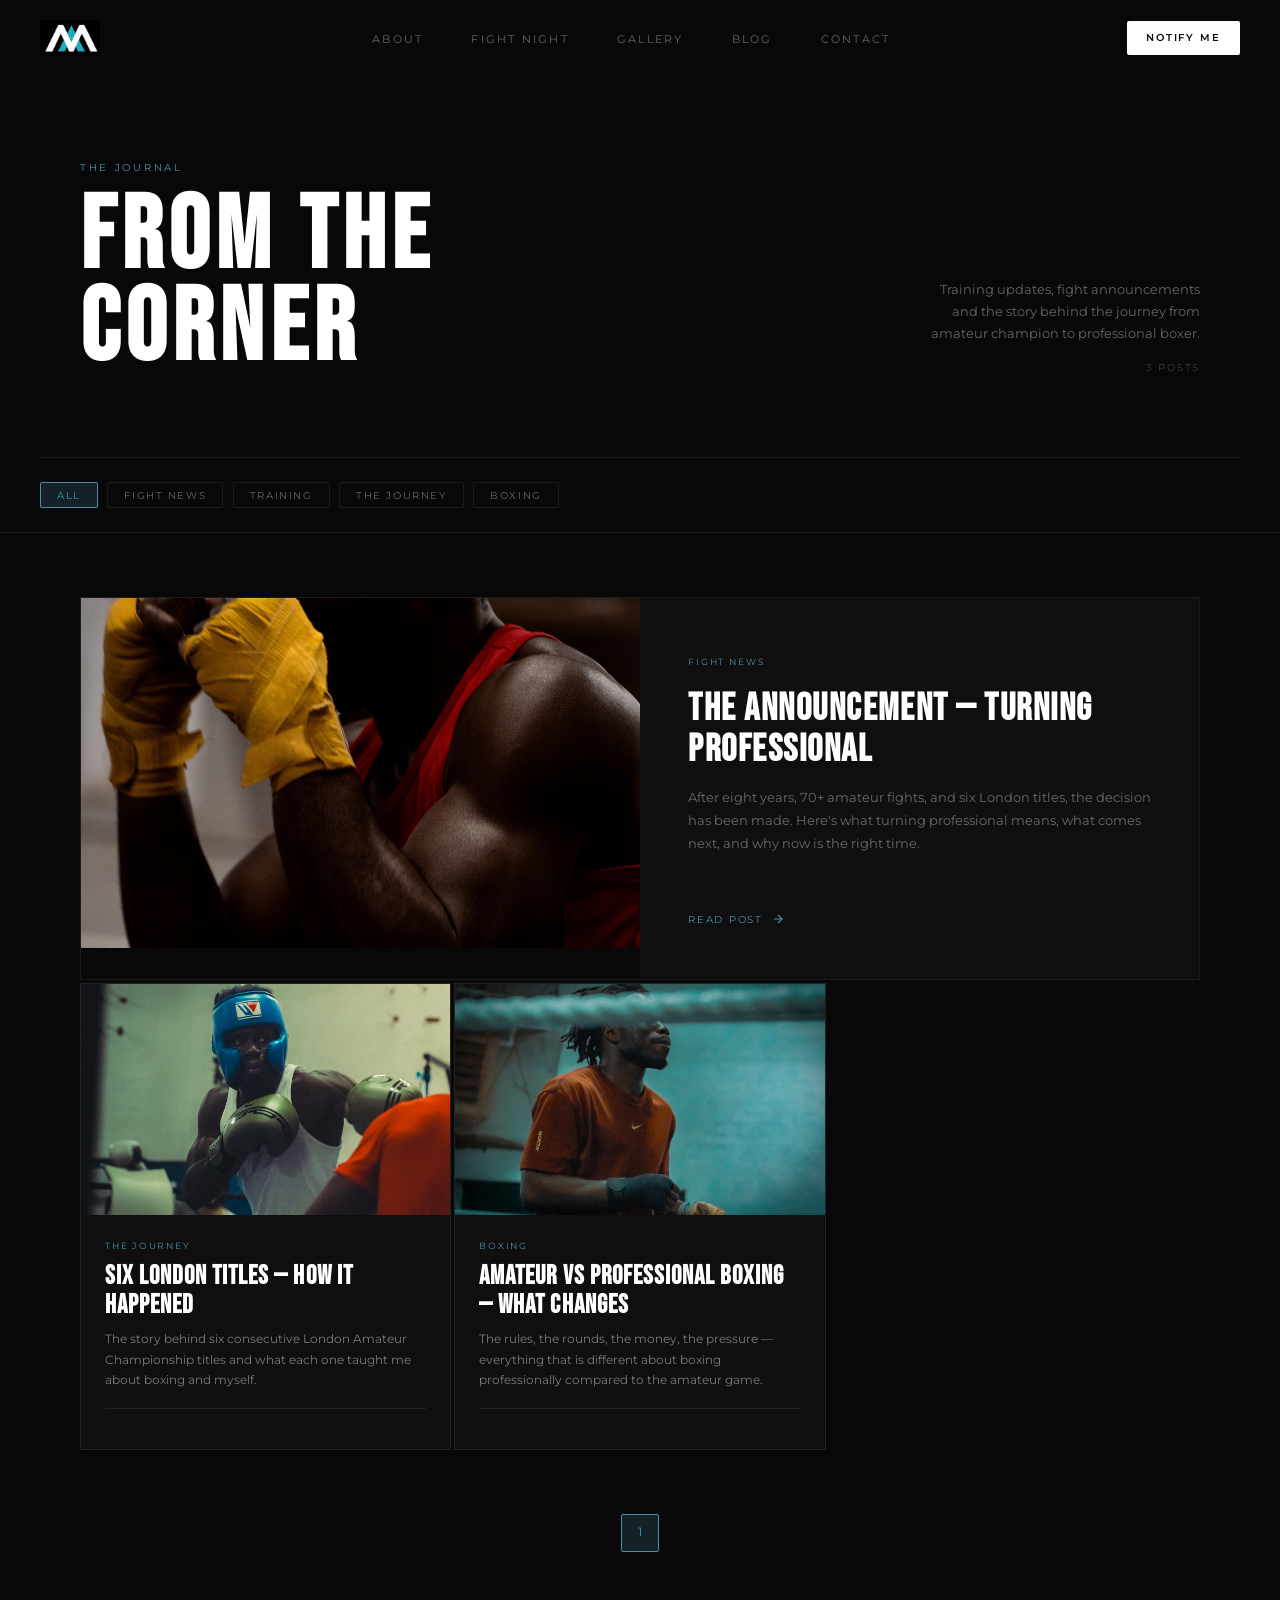
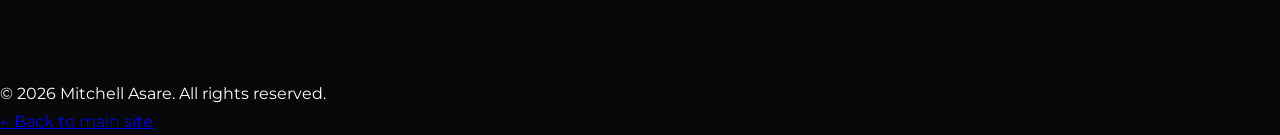
==== blog.html @ 0d9cd14b "." ====
<!DOCTYPE html>
<html lang="en">
<head>
  <meta charset="UTF-8" />
  <meta name="viewport" content="width=device-width, initial-scale=1.0" />

  <!-- ── SEO meta tags ──────────────────────────────────────────── -->
  <title>Mitchell Asare — Blog | Training, Fight Updates & Boxing News</title>
  <meta name="description" content="Follow the professional boxing journey of Mitchell Asare — 6x London Amateur Champion. Training updates, fight announcements, and behind the scenes." />
  <meta name="keywords" content="Mitchell Asare, London boxer, professional boxer, boxing blog, amateur champion, pro debut" />
  <meta name="author" content="Mitchell Asare" />

  <!-- Open Graph (for social sharing) -->
  <meta property="og:title" content="Mitchell Asare — Boxing Blog" />
  <meta property="og:description" content="Follow the professional boxing journey of Mitchell Asare — 6x London Amateur Champion turning professional." />
  <meta property="og:type" content="website" />
  <!-- <meta property="og:url" content="https://yoursite.com/blog.html" /> -->
  <!-- <meta property="og:image" content="./assets/images/og-image.jpg" /> -->

  <!-- <link rel="canonical" href="https://yoursite.com/blog.html" /> -->

  <link rel="preconnect" href="https://fonts.googleapis.com" />
  <link rel="preconnect" href="https://fonts.gstatic.com" crossorigin />
  <link href="https://fonts.googleapis.com/css2?family=Bebas+Neue&family=Montserrat:wght@300;400;500;600&display=swap" rel="stylesheet" />
   <link href="styles/root.css" rel="stylesheet" />
   <link href="styles/blog.css" rel="stylesheet" />
   <link href="styles/nav.css" rel="stylesheet" />



</head>
<body>

  <!-- ─── Nav ─────────────────────────────────────────────────── -->
    <nav id="nav">
    <a href="#hero" class="nav-logo">
      <img src="logo.jpg" alt="Logo with the initials M and A" height="36" onerror="this.style.display='none'; this.nextElementSibling.style.display='block';" />
      <span class="nav-logo-fallback">Mitchell asare</span>
    </a>

    <!-- Desktop nav links -->
    <ul class="nav-links">
      <li><a href="index.html#about">About</a></li>
      <li><a href="index.html#fight">Fight night</a></li>
      <li><a href="index.html#gallery">Gallery</a></li>
      <li><a href="blog.html" class="active">Blog</a></li>
      <li><a href="index.html#contact">Contact</a></li>
    </ul>

    <a href="index.html#fight" class="nav-ticket" id="nav-ticket-btn">Notify me</a>

    <!-- CS-style toggle (mobile only) -->
    <button class="cs-toggle" id="cs-toggle" aria-label="Open menu" aria-expanded="false" aria-controls="cs-ul-wrapper" aria-haspopup="menu">
      <span class="cs-box" aria-hidden="true">
        <span class="cs-line cs-line1"></span>
        <span class="cs-line cs-line2"></span>
        <span class="cs-line cs-line3"></span>
      </span>
    </button>

    <!-- Full screen mobile menu -->
    <div class="cs-ul-wrapper" id="cs-ul-wrapper">
      <ul class="cs-ul">
        <li class="cs-li"><a href="index.html#about"   class="cs-li-link">About</a></li>
        <li class="cs-li"><a href="index.html#fight"   class="cs-li-link">Fight night</a></li>
        <li class="cs-li"><a href="index.html#gallery" class="cs-li-link">Gallery</a></li>
        <li class="cs-li"><a href="blog.html"          class="cs-li-link">Blog</a></li>
        <li class="cs-li"><a href="index.html#contact" class="cs-li-link">Contact</a></li>
      </ul>
      <div class="cs-menu-footer">
        <a href="index.html#fight" class="cs-menu-notify" id="menu-notify-btn">Notify me</a>
        <div class="cs-menu-socials">
          <a href="#" class="cs-menu-social-link" aria-label="Instagram" target="_blank" rel="noopener">
            <svg viewBox="0 0 24 24" fill="none" stroke="currentColor" stroke-width="1.5" width="18" height="18"><rect x="2" y="2" width="20" height="20" rx="5"/><circle cx="12" cy="12" r="5"/><circle cx="17.5" cy="6.5" r="1" fill="currentColor" stroke="none"/></svg>
          </a>
          <a href="#" class="cs-menu-social-link" aria-label="TikTok" target="_blank" rel="noopener">
            <svg viewBox="0 0 24 24" fill="none" stroke="currentColor" stroke-width="1.5" width="18" height="18"><path d="M9 12a4 4 0 1 0 4 4V4a5 5 0 0 0 5 5"/></svg>
          </a>
          <a href="#" class="cs-menu-social-link" aria-label="YouTube" target="_blank" rel="noopener">
            <svg viewBox="0 0 24 24" fill="none" stroke="currentColor" stroke-width="1.5" width="18" height="18"><path d="M22.54 6.42a2.78 2.78 0 0 0-1.95-1.96C18.88 4 12 4 12 4s-6.88 0-8.59.46A2.78 2.78 0 0 0 1.46 6.42 29 29 0 0 0 1 12a29 29 0 0 0 .46 5.58 2.78 2.78 0 0 0 1.95 1.95C5.12 20 12 20 12 20s6.88 0 8.59-.47a2.78 2.78 0 0 0 1.95-1.95A29 29 0 0 0 23 12a29 29 0 0 0-.46-5.58z"/><polygon points="9.75 15.02 15.5 12 9.75 8.98 9.75 15.02" fill="currentColor" stroke="none"/></svg>
          </a>
        </div>
        <div class="cs-menu-creds">
          <span>6x London Champion</span>
          <span class="dot">·</span>
          <span>70+ fights</span>
          <span class="dot">·</span>
          <span>Pro debut</span>
        </div>
      </div>
    </div>
  </nav>

  <!-- ─── Blog header ───────────────────────────────────────────── -->
  <div class="blog-header">
    <div class="blog-header-inner">
      <div>
        <p class="section-eyebrow">The journal</p>
        <h1 class="blog-title">From the<br>Corner</h1>
      </div>
      <div class="blog-header-right">
        <p class="blog-header-desc">Training updates, fight announcements and the story behind the journey from amateur champion to professional boxer.</p>
        <p class="blog-post-count" id="post-count">— posts</p>
      </div>
    </div>
  </div>

  <!-- ─── Category filters ──────────────────────────────────────── -->
  <div class="blog-filters">
    <button class="filter-btn active" data-filter="all">All</button>
    <button class="filter-btn" data-filter="fight">Fight news</button>
    <button class="filter-btn" data-filter="training">Training</button>
    <button class="filter-btn" data-filter="journey">The journey</button>
    <button class="filter-btn" data-filter="boxing">Boxing</button>
  </div>

  <!-- ─── Blog grid ─────────────────────────────────────────────── -->
  <div class="blog-grid-wrap">

    <!-- ═══════════════════════════════════════════════════════════
         POSTS — Edit or duplicate these blocks to add new posts.
         For a new post:
           1. Copy a .post-card block
           2. Update the href to your new post page (e.g. posts/my-post.html)
           3. Update data-category to match a filter button
           4. Update the title, excerpt, date, read time, and image
         ═══════════════════════════════════════════════════════════ -->

    <!-- Featured post (make your most recent/important post the featured one) -->
    <a href="posts/pro-debut-announcement.html" class="post-featured" data-category="fight">
      <div class="post-featured-img-wrap">
        
          <img class="post-img" src="/assets/images/gallery/pics/7.jpeg" alt="Pro debut announcement" />
       
        <div class="post-img-placeholder">01</div>
      </div>
      <div class="post-featured-body">
        <div>
          <span class="post-featured-tag">Fight news</span>
          <h2 class="post-featured-title">The announcement — turning professional</h2>
          <p class="post-featured-excerpt">After eight years, 70+ amateur fights, and six London titles, the decision has been made. Here's what turning professional means, what comes next, and why now is the right time.</p>
        </div>
        <div>
          <!-- <div class="post-meta">
            <span class="post-date">[Month Day, Year]</span>
            <span class="post-meta-dot"></span>
            <span class="post-read-time">4 min read</span>
          </div> -->
          <span class="post-read-more">
            Read post
            <svg width="14" height="14" viewBox="0 0 24 24" fill="none" stroke="currentColor" stroke-width="2"><path d="M5 12h14M12 5l7 7-7 7"/></svg>
          </span>
        </div>
      </div>
    </a>

    <!-- Post grid -->
    <div class="blog-grid" id="blog-grid">

      <a href="posts/six-london-titles.html" class="post-card" data-category="journey">
        <div class="post-card-img">
          <!-- <div class="post-img-placeholder"></div> -->
           <img class="post-img" src="/assets/images/gallery/pics/4.jpeg" alt="Pro debut announcement" />
       
        </div>
        <div class="post-card-body">
          
          <span class="post-tag">The journey</span>
          <h3 class="post-card-title">Six London titles — how it happened</h3>
          <p class="post-card-excerpt">The story behind six consecutive London Amateur Championship titles and what each one taught me about boxing and myself.</p>
          <div class="post-card-meta">
            <!-- <span class="post-date">[Month Day, Year]</span>
            <span class="post-meta-dot"></span>
            <span class="post-read-time">5 min read</span> -->
          </div>
        </div>
      </a>

      <!-- <a href="posts/training-week.html" class="post-card" data-category="training">
        <div class="post-card-img">
          <div class="post-img-placeholder">03</div>
        </div>
        <div class="post-card-body">
          <span class="post-tag">Training</span>
          <h3 class="post-card-title">A week in the gym before fight night</h3>
          <p class="post-card-excerpt">What a full training week looks like in the build-up to a professional debut — sessions, recovery, and mindset.</p>
          <div class="post-card-meta">
            <span class="post-date">[Month Day, Year]</span>
            <span class="post-meta-dot"></span>
            <span class="post-read-time">3 min read</span>
          </div>
        </div>
      </a> -->

      <!-- <a href="posts/aba-finalist.html" class="post-card" data-category="journey">
        <div class="post-card-img">
          <div class="post-img-placeholder">04</div>
        </div>
        <div class="post-card-body">
          <span class="post-tag">The journey</span>
          <h3 class="post-card-title">Reaching the Elite ABA Final</h3>
          <p class="post-card-excerpt">The Elite ABA Championships are the highest level of amateur boxing in England. Here's what it took to reach the final.</p>
          <div class="post-card-meta">
            <span class="post-date">[Month Day, Year]</span>
            <span class="post-meta-dot"></span>
            <span class="post-read-time">6 min read</span>
          </div>
        </div>
      </a> -->

      <a href="posts/amateur-vs-pro.html" class="post-card" data-category="boxing">
        <div class="post-card-img">
           <img class="post-img" src="/assets/images/gallery/pics/12.jpeg">
          <!-- <div class="post-img-placeholder">05</div> -->
        </div>
        <div class="post-card-body">
          <span class="post-tag">Boxing</span>
          <h3 class="post-card-title">Amateur vs professional boxing — what changes</h3>
          <p class="post-card-excerpt">The rules, the rounds, the money, the pressure — everything that is different about boxing professionally compared to the amateur game.</p>
          <div class="post-card-meta">
            <!-- <span class="post-date">[Month Day, Year]</span> -->
            <!-- <span class="post-meta-dot"></span> -->
            <!-- <span class="post-read-time">4 min read</span> -->
          </div>
        </div>
      </a>

      <!-- <a href="posts/international-box-cup.html" class="post-card" data-category="journey">
        <div class="post-card-img">
          <div class="post-img-placeholder">06</div>
        </div>
        <div class="post-card-body">
          <span class="post-tag">The journey</span>
          <h3 class="post-card-title">International Box Cup — the silver medal</h3>
          <p class="post-card-excerpt">Competing internationally at the Box Cup was a turning point. Fighting outside England sharpened everything.</p>
          <div class="post-card-meta">
            <span class="post-date">[Month Day, Year]</span>
            <span class="post-meta-dot"></span>
            <span class="post-read-time">5 min read</span>
          </div>
        </div>
      </a> -->

      <!-- <a href="posts/london-boxing-gyms.html" class="post-card" data-category="boxing">
        <div class="post-card-img">
          <div class="post-img-placeholder">07</div>
        </div>
        <div class="post-card-body">
          <span class="post-tag">Boxing</span>
          <h3 class="post-card-title">The best boxing gyms in London</h3>
          <p class="post-card-excerpt">Eight years training across London. Here are the gyms that shaped me and what makes each one worth knowing about.</p>
          <div class="post-card-meta">
            <span class="post-date">[Month Day, Year]</span>
            <span class="post-meta-dot"></span>
            <span class="post-read-time">4 min read</span>
          </div>
        </div>
      </a> -->

    </div>
    <!-- End post grid -->

    <!-- Pagination -->
    <div class="blog-pagination">
      <a href="#" class="page-btn active">1</a>
      <!-- <a href="#" class="page-btn">2</a>
      <a href="#" class="page-btn">
        <svg width="14" height="14" viewBox="0 0 24 24" fill="none" stroke="currentColor" stroke-width="2"><path d="M5 12h14M12 5l7 7-7 7"/></svg>
      </a> -->
    </div>

  </div>

  <!-- ─── Footer ───────────────────────────────────────────────── -->
  <footer>
    <p>&copy; 2026 Mitchell Asare. All rights reserved.</p>
    <a href="index.html">← Back to main site</a>
  </footer>


<script src="/js/config.js"></script>
<script src="/js/nav.js"></script>
<script src="/js/blog.js"></script>

</body>
</html>
---- styles/root.css ----
/* ─── Reset & base ─────────────────────────────────────────── */
    *, *::before, *::after { box-sizing: border-box; margin: 0; padding: 0; }

    :root {
      --black:       #080808;
      --off-black:   #0f0f0f;
      --dark:        #141414;
      --mid:         #1e1e1e;
      --border:      rgba(255,255,255,0.08);
      --white:       #ffffff;
      --off-white:   #e8e8e8;
      --muted:       rgba(255,255,255,0.38);
      --accent:      #4a8faa;
      --accent-dim:  rgba(74,143,170,0.18);
      --font-display: 'Bebas Neue', sans-serif;
      --font-body:    'Montserrat', sans-serif;
    }

    html { scroll-behavior: smooth; }

    body {
      background: var(--black);
      color: var(--white);
      font-family: var(--font-body);
      font-weight: 400;
      line-height: 1.7;
      overflow-x: hidden;
    }

    /* root.css */
.btn-primary,
.btn-primary-input {
  display: inline-block;
  font-family: var(--font-body);
  font-size: 0.65rem;
  letter-spacing: 0.18em;
  text-transform: uppercase;
  font-weight: 600;
  color: var(--black);
  background: var(--white);
  border: 1px solid var(--white);
  padding: 0.85rem 1.4rem;
  border-radius: 2px;
  cursor: pointer;
  text-decoration: none;
  transition: background 0.2s, color 0.2s;
  white-space: nowrap;
}

.btn-primary:hover,
.btn-primary-input:hover {
  background: var(--accent);
  border-color: var(--accent);
  color: var(--white);
}


.media-filters,
.blog-filters {
  display: flex;
  align-items: center;
  gap: 0.6rem;
  flex-wrap: wrap;
  padding: 1.5rem 2.5rem;
  border-bottom: 1px solid var(--border);
}

    .filter-btn {
      font-size: 0.62rem;
      letter-spacing: 0.16em;
      text-transform: uppercase;
      color: var(--muted);
      background: none;
      border: 1px solid var(--border);
      padding: 0.4rem 1rem;
      border-radius: 2px;
      cursor: pointer;
      transition: color 0.2s, border-color 0.2s, background 0.2s;
      font-family: var(--font-body);
    }

    .filter-btn:hover,
    .filter-btn.active {
      color: var(--white);
      border-color: rgba(255,255,255,0.3);
      background: rgba(255,255,255,0.05);
    }

    .filter-btn.active {
      color: var(--accent);
      border-color: var(--accent);
      background: var(--accent-dim);
    }

   .filter-label {
      font-size: 0.58rem;
      letter-spacing: 0.18em;
      text-transform: uppercase;
      color: rgba(255,255,255,0.2);
      margin-right: 0.4rem;
    }


    /* ─── Load more button ─────────────────────────────────────── */
    .load-more-wrap {
      text-align: center;
      margin-top: 3rem;
    }

    .load-more-btn {
      font-size: 0.68rem;
      letter-spacing: 0.2em;
      text-transform: uppercase;
      color: var(--muted);
      background: none;
      border: 1px solid var(--border);
      padding: 0.9rem 2.5rem;
      cursor: pointer;
      font-family: var(--font-body);
      border-radius: 2px;
      transition: color 0.2s, border-color 0.2s;
    }

    .load-more-btn:hover { color: var(--white); border-color: rgba(255,255,255,0.3); }



    .section-eyebrow {
      font-size: 0.6rem;
      letter-spacing: 0.28em;
      text-transform: uppercase;
      color: var(--accent);
      margin-bottom: 1rem;
    }

       .btn-gold {
      display: inline-block;
      font-size: 0.7rem;
      letter-spacing: 0.22em;
      text-transform: uppercase;
      font-weight: 600;
      color: var(--black);
      background: var(--gold);
      padding: 1rem 2.8rem;
      border-radius: 2px;
      text-decoration: none;
      transition: background 0.25s;
    }

    .btn-gold:hover { background: #e0b84e; }

    @keyframes pulse {
      0%, 100% { opacity: 1; transform: scale(1); }
      50%       { opacity: 0.4; transform: scale(0.7); }
    }

       .urgency-dot {
      width: 6px; height: 6px;
      border-radius: 50%;
      background: #e8a838;
      animation: pulse 1.8s ease-in-out infinite;
    }
---- styles/blog.css ----
/* ─── Blog hero header ─────────────────────────────────────── */
    .blog-header {
      padding: 10rem 2.5rem 5rem;
      border-bottom: 1px solid var(--border);
      max-width: 1200px;
      margin: 0 auto;
    }

    .blog-header-inner {
      display: flex;
      align-items: flex-end;
      justify-content: space-between;
      gap: 2rem;
    }

    .blog-title {
      font-family: var(--font-display);
      font-size: clamp(3.5rem, 8vw, 7rem);
      letter-spacing: 0.06em;
      line-height: 0.9;
      color: var(--white);
    }

    .blog-header-right {
      flex-shrink: 0;
      text-align: right;
    }

    .blog-header-desc {
      font-size: 0.8rem;
      color: var(--muted);
      max-width: 280px;
      line-height: 1.7;
      margin-bottom: 1rem;
    }

    .blog-post-count {
      font-size: 0.6rem;
      letter-spacing: 0.18em;
      text-transform: uppercase;
      color: rgba(255,255,255,0.2);
    }



    /* ─── Blog grid ────────────────────────────────────────────── */
    .blog-grid-wrap {
      max-width: 1200px;
      margin: 0 auto;
      padding: 4rem 2.5rem 8rem;
    }

    /* Featured post — full width */
    .post-featured {
      display: grid;
      grid-template-columns: 1fr 1fr;
      gap: 0;
      border: 1px solid var(--border);
      margin-bottom: 3px;
      text-decoration: none;
      color: inherit;
      transition: border-color 0.25s;
    }

    .post-featured:hover { border-color: rgba(255,255,255,0.25); }

    .post-featured:hover .post-img { transform: scale(1.03); }

    .post-featured-img-wrap {
      overflow: hidden;
      aspect-ratio: 16/10;
      background: var(--dark);
      position: relative;
    }

    .post-img {
      width: 100%;
      height: 100%;
      object-fit: cover;
      display: block;
      transition: transform 0.6s cubic-bezier(0.16,1,0.3,1);
    }

    /* Placeholder for when no image is set */
    .post-img-placeholder {
      width: 100%;
      height: 100%;
      display: flex;
      align-items: center;
      justify-content: center;
      background: var(--dark);
      color: rgba(255,255,255,0.08);
      font-family: var(--font-display);
      font-size: 4rem;
      letter-spacing: 0.1em;
    }

    .post-featured-body {
      padding: 3rem;
      display: flex;
      flex-direction: column;
      justify-content: space-between;
      background: var(--off-black);
    }

    .post-featured-tag {
      display: inline-block;
      font-size: 0.58rem;
      letter-spacing: 0.2em;
      text-transform: uppercase;
      color: var(--accent);
      margin-bottom: 1.2rem;
    }

    .post-featured-title {
      font-family: var(--font-display);
      font-size: clamp(1.8rem, 3vw, 2.8rem);
      letter-spacing: 0.04em;
      line-height: 1.05;
      color: var(--white);
      margin-bottom: 1rem;
    }

    .post-featured-excerpt {
      font-size: 0.82rem;
      color: var(--muted);
      line-height: 1.75;
      margin-bottom: 2rem;
      flex: 1;
    }

    .post-meta {
      display: flex;
      align-items: center;
      gap: 1rem;
    }

    .post-date {
      font-size: 0.62rem;
      letter-spacing: 0.14em;
      text-transform: uppercase;
      color: rgba(255,255,255,0.25);
    }

    .post-read-time {
      font-size: 0.62rem;
      letter-spacing: 0.14em;
      text-transform: uppercase;
      color: rgba(255,255,255,0.18);
    }

    .post-meta-dot {
      width: 2px;
      height: 2px;
      border-radius: 50%;
      background: rgba(255,255,255,0.15);
    }

    .post-read-more {
      display: inline-flex;
      align-items: center;
      gap: 0.5rem;
      font-size: 0.62rem;
      letter-spacing: 0.18em;
      text-transform: uppercase;
      color: var(--accent);
      margin-top: 1.5rem;
      transition: gap 0.2s;
    }

    .post-featured:hover .post-read-more { gap: 0.8rem; }

    /* Regular post grid */
    .blog-grid {
      display: grid;
      grid-template-columns: repeat(3, 1fr);
      gap: 3px;
      margin-top: 3px;
    }

    .post-card {
      background: var(--off-black);
      border: 1px solid var(--border);
      text-decoration: none;
      color: inherit;
      display: flex;
      flex-direction: column;
      transition: border-color 0.25s;
      overflow: hidden;
    }

    .post-card:hover { border-color: rgba(255,255,255,0.2); }
    .post-card:hover .post-img { transform: scale(1.04); }

    .post-card-img {
      overflow: hidden;
      aspect-ratio: 16/10;
      background: var(--dark);
      flex-shrink: 0;
    }

    .post-card-body {
      padding: 1.5rem;
      display: flex;
      flex-direction: column;
      flex: 1;
      gap: 0.6rem;
    }

    .post-tag {
      font-size: 0.55rem;
      letter-spacing: 0.2em;
      text-transform: uppercase;
      color: var(--accent);
    }

    .post-card-title {
      font-family: var(--font-display);
      font-size: clamp(1.2rem, 2vw, 1.6rem);
      letter-spacing: 0.04em;
      line-height: 1.1;
      color: var(--white);
    }

    .post-card-excerpt {
      font-size: 0.75rem;
      color: rgba(255,255,255,0.45);
      line-height: 1.7;
      flex: 1;
    }

    .post-card-meta {
      display: flex;
      align-items: center;
      gap: 0.6rem;
      margin-top: 0.5rem;
      padding-top: 1rem;
      border-top: 1px solid var(--border);
    }

    /* ─── Empty state (no posts yet) ──────────────────────────── */
    .blog-empty {
      text-align: center;
      padding: 6rem 2rem;
      border: 1px solid var(--border);
      margin-top: 3px;
    }

    .blog-empty-icon {
      font-size: 3rem;
      margin-bottom: 1.5rem;
      opacity: 0.2;
    }

    .blog-empty h3 {
      font-family: var(--font-display);
      font-size: 2rem;
      letter-spacing: 0.08em;
      color: rgba(255,255,255,0.3);
      margin-bottom: 0.6rem;
    }

    .blog-empty p {
      font-size: 0.78rem;
      color: rgba(255,255,255,0.18);
      letter-spacing: 0.06em;
    }

    /* ─── Pagination ───────────────────────────────────────────── */
    .blog-pagination {
      display: flex;
      align-items: center;
      justify-content: center;
      gap: 0.4rem;
      margin-top: 4rem;
    }

    .page-btn {
      width: 2.4rem;
      height: 2.4rem;
      display: flex;
      align-items: center;
      justify-content: center;
      font-size: 0.72rem;
      font-family: var(--font-body);
      letter-spacing: 0.08em;
      border: 1px solid var(--border);
      background: none;
      color: var(--muted);
      cursor: pointer;
      border-radius: 2px;
      transition: all 0.2s;
      text-decoration: none;
    }

    .page-btn:hover,
    .page-btn.active {
      color: var(--white);
      border-color: rgba(255,255,255,0.3);
      background: rgba(255,255,255,0.05);
    }

    .page-btn.active {
      color: var(--accent);
      border-color: var(--accent);
      background: var(--accent-dim);
    }

    /* ─── Responsive ───────────────────────────────────────────── */
    @media (max-width: 768px) {

      .blog-header { padding: 7rem 1.25rem 3rem; }
      .blog-header-inner { flex-direction: column; align-items: flex-start; gap: 1rem; }
      .blog-header-right { text-align: left; }
      .blog-header-desc { max-width: 100%; }

      .blog-filters { padding: 1.5rem 1.25rem; }
      .blog-grid-wrap { padding: 2.5rem 1.25rem 5rem; }

      .post-featured { grid-template-columns: 1fr; }
      .post-featured-body { padding: 1.5rem; }

      .blog-grid { grid-template-columns: 1fr; }

      footer { flex-direction: column; gap: 0.5rem; text-align: center; padding: 1.5rem 1.25rem; }
    }

    @media (min-width: 769px) and (max-width: 1024px) {
      .blog-grid { grid-template-columns: repeat(2, 1fr); }
    }
---- styles/nav.css ----
/* ─── Nav ──────────────────────────────────────────────────── */
    nav {
      position: fixed;
      top: 0; left: 0; right: 0;
      z-index: 100;
      display: flex;
      align-items: center;
      justify-content: space-between;
      padding: 1.25rem 2.5rem;

      transition: background 0.4s, backdrop-filter 0.4s;
    }

    nav.scrolled {
      background: rgba(8,8,8,0.88);
      backdrop-filter: blur(12px);
      border-bottom: 1px solid var(--border);
    }

    .nav-name {
      font-family: var(--font-display);
      font-size: 1.4rem;
      letter-spacing: 0.14em;
      color: var(--white);
      text-decoration: none;
    }

    .nav-links {
      display: flex;
      gap: 3rem;
      list-style: none;
      margin-left: 3%;
    }

    .nav-links a {
      font-size: 0.7rem;
      letter-spacing: 0.2em;
      text-transform: uppercase;
      color: var(--muted);
      text-decoration: none;
      transition: color 0.2s;
    }

    .nav-links a:hover { color: var(--white); }

    .nav-ticket {
      font-size: 0.65rem;
      letter-spacing: 0.18em;
      text-transform: uppercase;
      color: var(--black);
      background: var(--white);
      padding: 0.5rem 1.2rem;
      border-radius: 2px;
      text-decoration: none;
      font-weight: 600;
      transition: background 0.2s, color 0.2s;
    }

    .nav-ticket:hover {
      background: var(--accent);
      color: var(--white);
    }


    /* ─── Nav logo ─────────────────────────────────────────────── */
    .nav-logo {
      display: flex;
      align-items: center;
      text-decoration: none;
    }
 
    .nav-logo img {
      height: 36px;
      width: auto;
      display: block;
      /* filter: brightness(0) invert(1); */
      transition: opacity 0.2s;
    }
 
    .nav-logo img:hover { opacity: 0.7; }
 
    .nav-logo-fallback {
      display: none; /* shown via JS onerror if logo.png is missing */
      font-family: var(--font-display);
      font-size: 1.4rem;
      letter-spacing: 0.14em;
      color: var(--white);
    }

    
    
    /* ─── CS Toggle (hamburger) — hidden on desktop ────────────── */
    .cs-toggle { display: none; }
 
    /* CS wrapper hidden on desktop entirely */
    .cs-ul-wrapper { display: none; }

        /* ─── CS mobile nav menu ───────────────────────────────────── */
    @media only screen and (max-width: 768px) {
 
      /* Body lock when menu open */
      body.cs-open { overflow: hidden; }
 
      /* Backdrop blur overlay behind the panel */
      #nav::before {
        content: '';
        width: 100%;
        height: 0vh;
        background: rgba(0,0,0,0.7);
        opacity: 0;
        display: block;
        position: absolute;
        top: 100%;
        right: 0;
        z-index: -1;
        transition: height 0.5s, opacity 0.5s;
        backdrop-filter: blur(6px);
      }
 
      #nav.cs-active::before {
        height: 150vh;
        opacity: 1;
      }
 
      /* Toggle button */
      .cs-toggle {
        display: flex;
        width: clamp(2.8rem, 7vw, 3.2rem);
        height: clamp(2.8rem, 7vw, 3.2rem);
        margin-left: auto;
        background-color: var(--accent);
        border: none;
        border-radius: 0.25rem;
        justify-content: center;
        align-items: center;
        cursor: pointer;
        transition: transform 0.6s;
        flex-shrink: 0;
        position: relative;
        z-index: 200;
      }
 
      .cs-toggle.cs-active { transform: rotate(180deg); }
 
      /* CS line styles */
      .cs-box {
        width: clamp(1.4rem, 2vw, 1.6rem);
        height: 1rem;
        position: relative;
        display: block;
      }
 
      .cs-line {
        width: 100%;
        height: 2px;
        background-color: var(--white);
        border-radius: 2px;
        position: absolute;
        left: 50%;
        transform: translateX(-50%);
      }
 
      .cs-line1 {
        top: 0;
        transform-origin: center;
        transition: transform 0.5s ease, top 0.3s ease;
      }
 
      .cs-line2 {
        top: 50%;
        transform: translateX(-50%) translateY(-50%);
        transform-origin: center;
        transition: top 0.3s ease, transform 0.5s ease, opacity 0.2s ease;
      }
 
      .cs-line3 {
        bottom: 0;
        transition: bottom 0.3s ease, opacity 0.3s ease;
      }
 
      /* Animate to X */
      #nav.cs-active .cs-line1 {
        top: 50%;
        transform: translate(-50%, -50%) rotate(225deg);
      }
 
      #nav.cs-active .cs-line2 {
        top: 50%;
        transform: translate(-50%, -50%) rotate(-225deg);
        opacity: 0;
      }
 
      #nav.cs-active .cs-line3 {
        bottom: 100%;
        opacity: 0;
      }
 
      /* ── Full screen menu overlay ──────────────────────────── */
      .cs-ul-wrapper {
        width: 100vw;
        height: 100vh;
        background: var(--black);
        position: fixed;
        top: 0; left: 0;
        z-index: 99;
        display: flex;
        flex-direction: column;
        justify-content: space-between;
        padding: 6rem 2rem 3rem;
        opacity: 0;
        pointer-events: none;
        transform: translateY(-12px);
        transition: opacity 0.4s cubic-bezier(0.16,1,0.3,1),
                    transform 0.4s cubic-bezier(0.16,1,0.3,1);
      }
 
      #nav.cs-active .cs-ul-wrapper {
        opacity: 1;
        pointer-events: all;
        transform: translateY(0);
        transition-delay: 0.05s;
      }
 
      /* ── Top label ─────────────────────────────────────────── */
      .cs-ul-wrapper::before {
        content: 'Professional debut';
        display: block;
        position: absolute;
        top: 1.8rem;
        left: 2rem;
        font-size: 0.6rem;
        letter-spacing: 0.24em;
        text-transform: uppercase;
        color: var(--accent);
        font-family: var(--font-body);
        opacity: 0;
        transform: translateY(8px);
        transition: opacity 0.4s 0.2s ease, transform 0.4s 0.2s ease;
      }
 
      #nav.cs-active .cs-ul-wrapper::before {
        opacity: 1;
        transform: translateY(0);
      }
 
      /* ── Nav list ──────────────────────────────────────────── */
      .cs-ul {
        margin: 0;
        padding: 0;
        width: 100%;
        display: flex;
        flex-direction: column;
        justify-content: center;
        align-items: flex-start;
        gap: 0;
        list-style: none;
        flex: 1;
      }
 
      .cs-li {
        width: 100%;
        border-bottom: 1px solid var(--border);
        transform: translateY(20px);
        opacity: 0;
        transition: transform 0.5s cubic-bezier(0.16,1,0.3,1),
                    opacity 0.4s ease;
      }
 
      .cs-li:first-child { border-top: 1px solid var(--border); }
 
      /* Stagger delays */
      .cs-li:nth-of-type(1) { transition-delay: 0.1s;  }
      .cs-li:nth-of-type(2) { transition-delay: 0.16s; }
      .cs-li:nth-of-type(3) { transition-delay: 0.22s; }
      .cs-li:nth-of-type(4) { transition-delay: 0.28s; }
 
      #nav.cs-active .cs-li {
        opacity: 1;
        transform: translateY(0);
      }
 
      .cs-li-link {
        font-family: var(--font-display);
        font-size: clamp(3rem, 12vw, 5rem);
        letter-spacing: 0.06em;
        text-decoration: none;
        color: rgba(255,255,255,0.18);
        display: block;
        padding: 0.4rem 0;
        line-height: 1.1;
        transition: color 0.2s, letter-spacing 0.3s;
      }
 
      .cs-li-link:hover {
        color: var(--white);
        letter-spacing: 0.1em;
      }
 
      /* ── Footer — notify me + credentials ──────────────────── */
      .cs-menu-footer {
        display: flex;
        flex-direction: column;
        gap: 1rem;
        opacity: 0;
        transform: translateY(10px);
        transition: opacity 0.4s 0.35s ease,
                    transform 0.4s 0.35s ease;
      }
 
      #nav.cs-active .cs-menu-footer {
        opacity: 1;
        transform: translateY(0);
      }
 
      .cs-menu-notify {
        display: block;
        text-align: center;
        font-size: 0.7rem;
        letter-spacing: 0.18em;
        text-transform: uppercase;
        font-weight: 600;
        color: var(--black);
        background: var(--white);
        padding: 1rem;
        text-decoration: none;
        border-radius: 2px;
        transition: background 0.2s, color 0.2s;
      }
 
      .cs-menu-notify:hover {
        background: var(--accent);
        color: var(--white);
      }
 
      .cs-menu-creds {
        display: flex;
        align-items: center;
        justify-content: center;
        flex-wrap: wrap;
        gap: 0.4rem;
        font-size: 0.58rem;
        letter-spacing: 0.16em;
        text-transform: uppercase;
        color: rgba(255,255,255,0.18);
        font-family: var(--font-body);
      }
 
      .cs-menu-creds span.dot { color: rgba(255,255,255,0.1); }
 
      .cs-menu-socials {
        display: flex;
        align-items: center;
        justify-content: center;
        gap: 1rem;
      }
 
      .cs-menu-social-link {
        color: rgba(255,255,255,0.3);
        text-decoration: none;
        display: flex;
        align-items: center;
        justify-content: center;
        width: 2.4rem;
        height: 2.4rem;
        border: 1px solid rgba(255,255,255,0.1);
        border-radius: 50%;
        transition: color 0.2s, border-color 0.2s;
      }
 
      .cs-menu-social-link:hover {
        color: var(--white);
        border-color: rgba(255,255,255,0.35);
      }
 
      /* Show toggle, hide desktop links and ticket on mobile */
      .cs-toggle  { display: flex; }
      .nav-links  { display: none; }
      .nav-ticket { display: none; }
 
      /* Wrapper is block — starts invisible, opens on cs-active */
      .cs-ul-wrapper { display: flex; }
    }
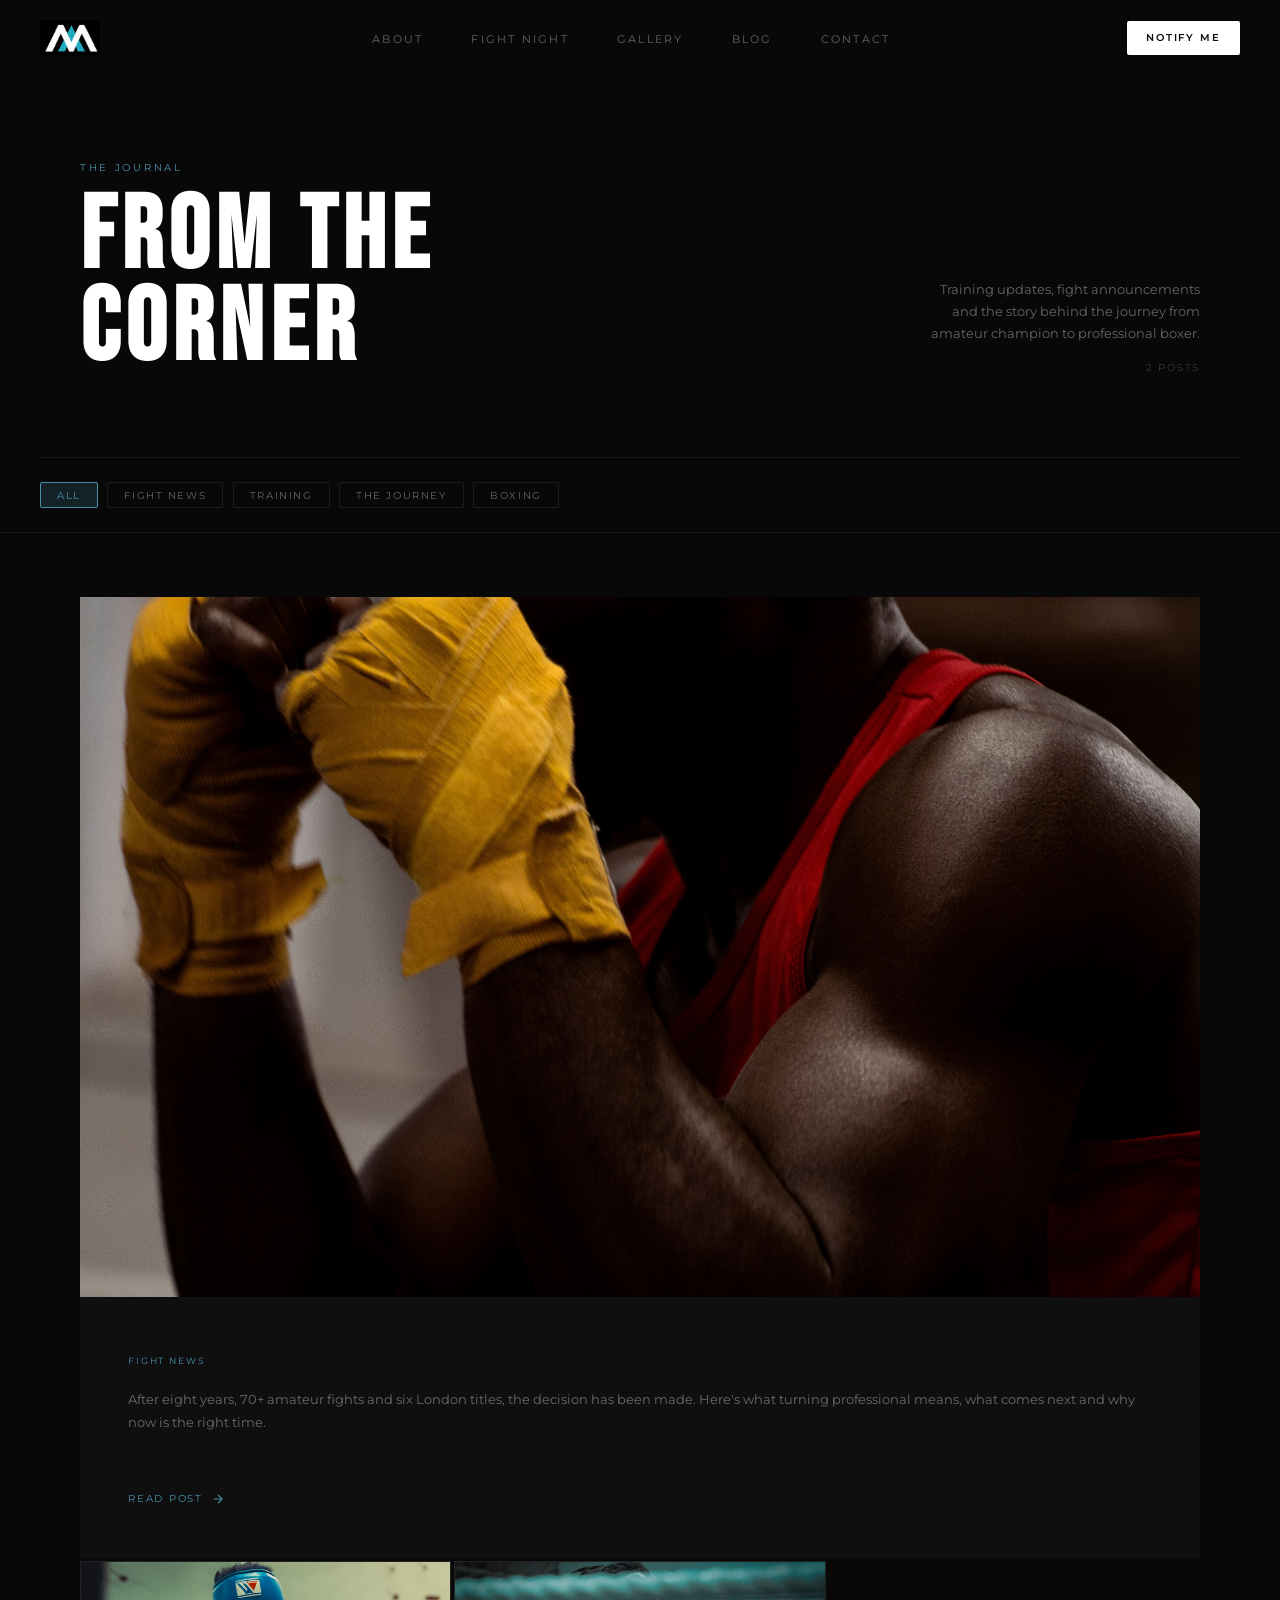
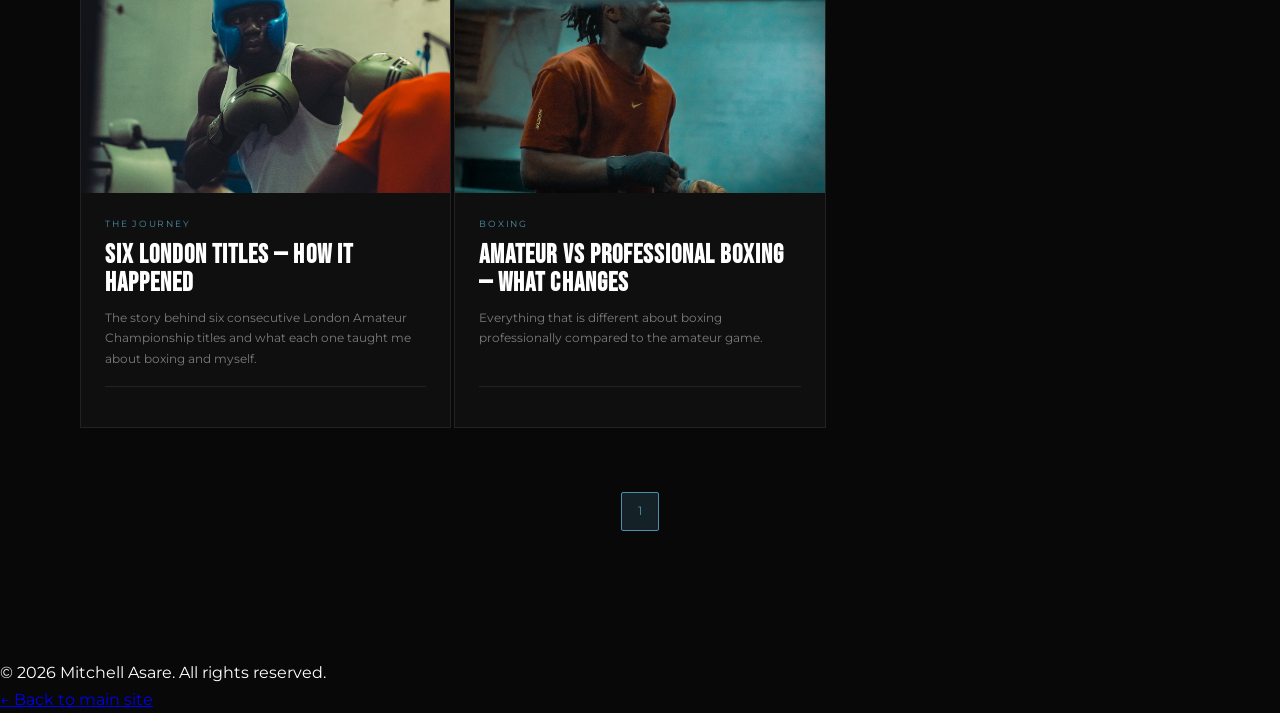
==== commit 9e2a3995: "links" ====
--- a/blog.html
+++ b/blog.html
@@ -127,7 +127,7 @@
          ═══════════════════════════════════════════════════════════ -->
 
     <!-- Featured post (make your most recent/important post the featured one) -->
-    <a href="posts/pro-debut-announcement.html" class="post-featured" data-category="fight">
+    <!-- <a href="posts/pro-debut-announcement.html" class="post-featured" data-category="fight"> -->
       <div class="post-featured-img-wrap">
         
           <img class="post-img" src="/assets/images/gallery/pics/7.jpeg" alt="Pro debut announcement" />
@@ -137,8 +137,8 @@
       <div class="post-featured-body">
         <div>
           <span class="post-featured-tag">Fight news</span>
-          <h2 class="post-featured-title">The announcement — turning professional</h2>
-          <p class="post-featured-excerpt">After eight years, 70+ amateur fights, and six London titles, the decision has been made. Here's what turning professional means, what comes next, and why now is the right time.</p>
+          <!-- <h2 class="post-featured-title">The announcement — turning professional</h2> -->
+          <p class="post-featured-excerpt">After eight years, 70+ amateur fights and six London titles, the decision has been made. Here's what turning professional means, what comes next and why now is the right time.</p>
         </div>
         <div>
           <!-- <div class="post-meta">
@@ -208,7 +208,7 @@
         </div>
       </a> -->
 
-      <a href="posts/amateur-vs-pro.html" class="post-card" data-category="boxing">
+      <a href="#" class="post-card" data-category="boxing">
         <div class="post-card-img">
            <img class="post-img" src="/assets/images/gallery/pics/12.jpeg">
           <!-- <div class="post-img-placeholder">05</div> -->
@@ -216,7 +216,9 @@
         <div class="post-card-body">
           <span class="post-tag">Boxing</span>
           <h3 class="post-card-title">Amateur vs professional boxing — what changes</h3>
-          <p class="post-card-excerpt">The rules, the rounds, the money, the pressure — everything that is different about boxing professionally compared to the amateur game.</p>
+          <!-- <p class="post-card-excerpt">The rules, the rounds, the money, the pressure — everything that is different about boxing professionally compared to the amateur game.</p> -->
+          <p class="post-card-excerpt">Everything that is different about boxing professionally compared to the amateur game.</p>
+
           <div class="post-card-meta">
             <!-- <span class="post-date">[Month Day, Year]</span> -->
             <!-- <span class="post-meta-dot"></span> -->
@@ -278,9 +280,9 @@
   </footer>
 
 
-<script src="/js/config.js"></script>
-<script src="/js/nav.js"></script>
-<script src="/js/blog.js"></script>
+<script src="js/config.js"></script>
+<script src="js/nav.js"></script>
+<script src="js/blog.js"></script>
 
 </body>
 </html>
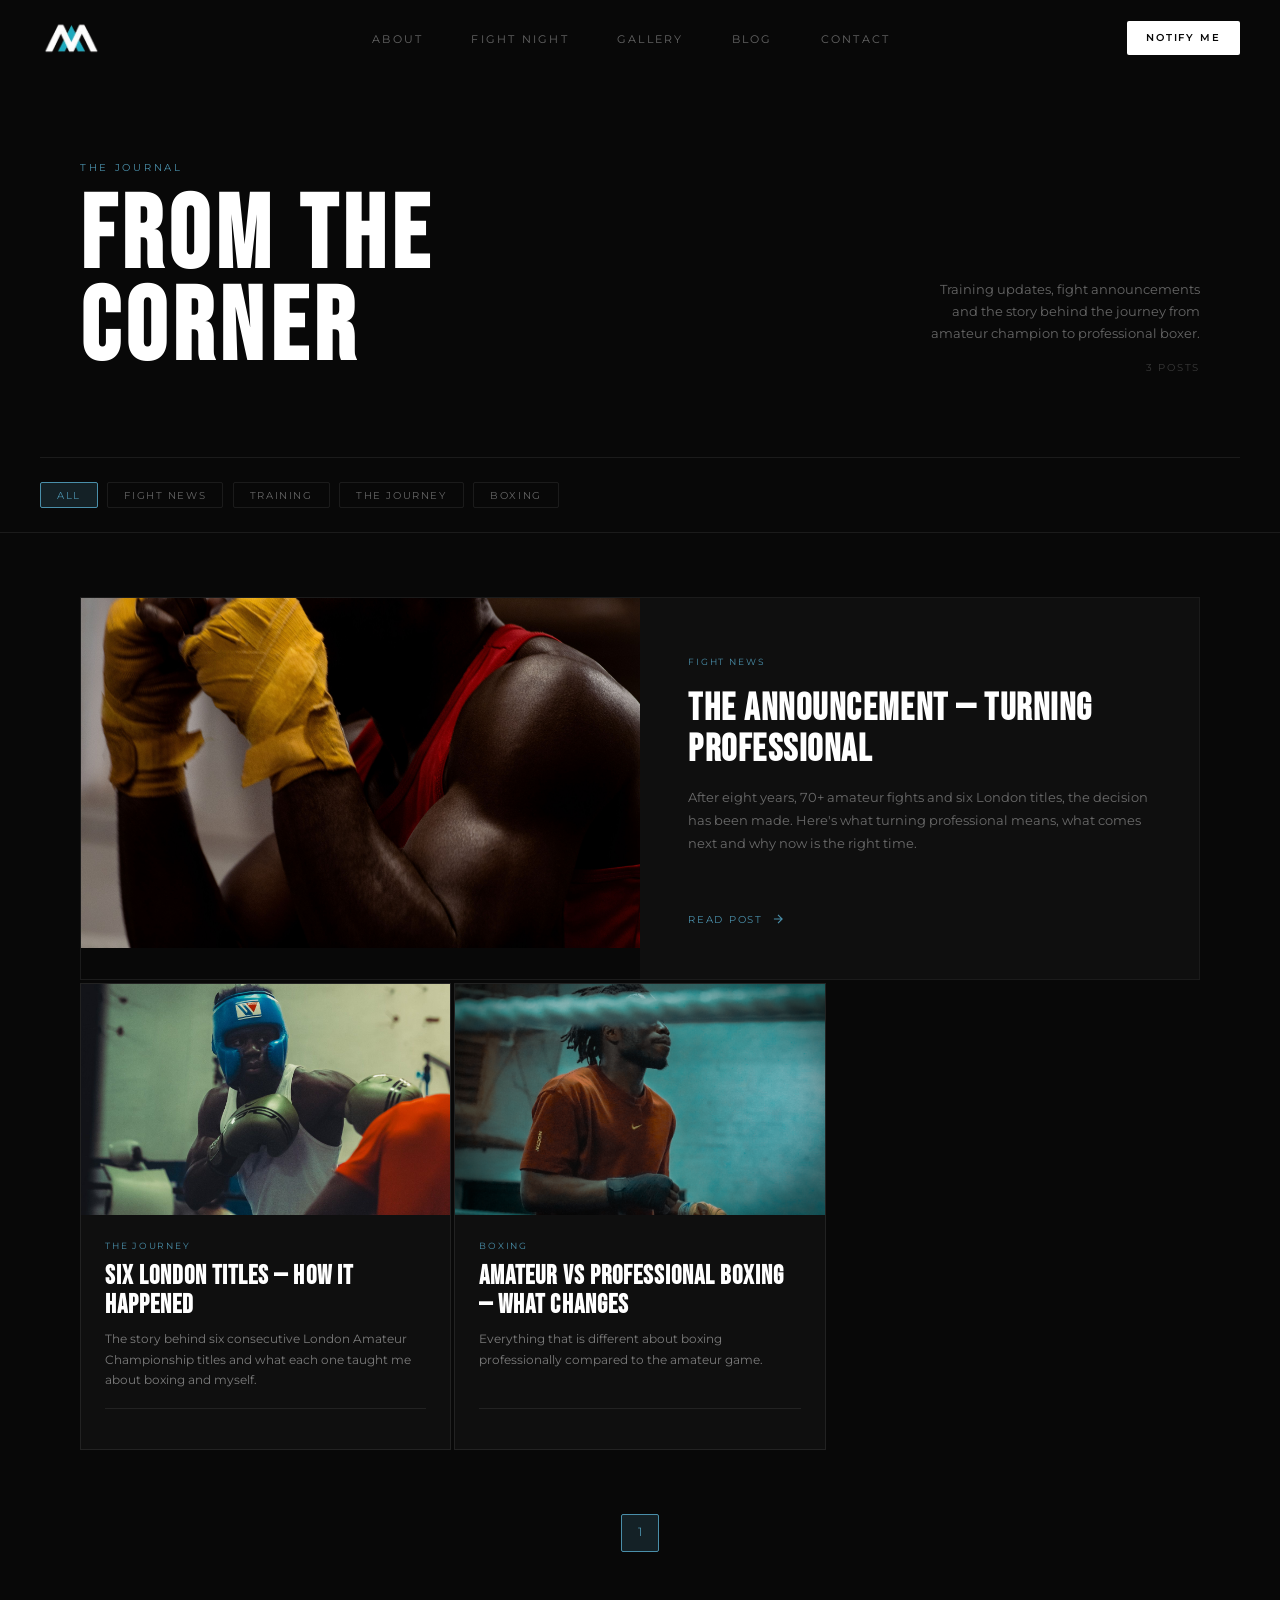
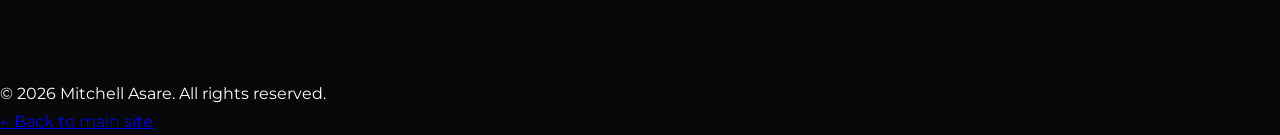
==== commit fcfe56a0: "feat & style" ====
--- a/blog.html
+++ b/blog.html
@@ -127,7 +127,7 @@
          ═══════════════════════════════════════════════════════════ -->
 
     <!-- Featured post (make your most recent/important post the featured one) -->
-    <!-- <a href="posts/pro-debut-announcement.html" class="post-featured" data-category="fight"> -->
+    <a href="posts/pro-debut-announcement.html" class="post-featured" data-category="fight">
       <div class="post-featured-img-wrap">
         
           <img class="post-img" src="/assets/images/gallery/pics/7.jpeg" alt="Pro debut announcement" />
@@ -137,7 +137,7 @@
       <div class="post-featured-body">
         <div>
           <span class="post-featured-tag">Fight news</span>
-          <!-- <h2 class="post-featured-title">The announcement — turning professional</h2> -->
+          <h2 class="post-featured-title">The announcement — turning professional</h2>
           <p class="post-featured-excerpt">After eight years, 70+ amateur fights and six London titles, the decision has been made. Here's what turning professional means, what comes next and why now is the right time.</p>
         </div>
         <div>
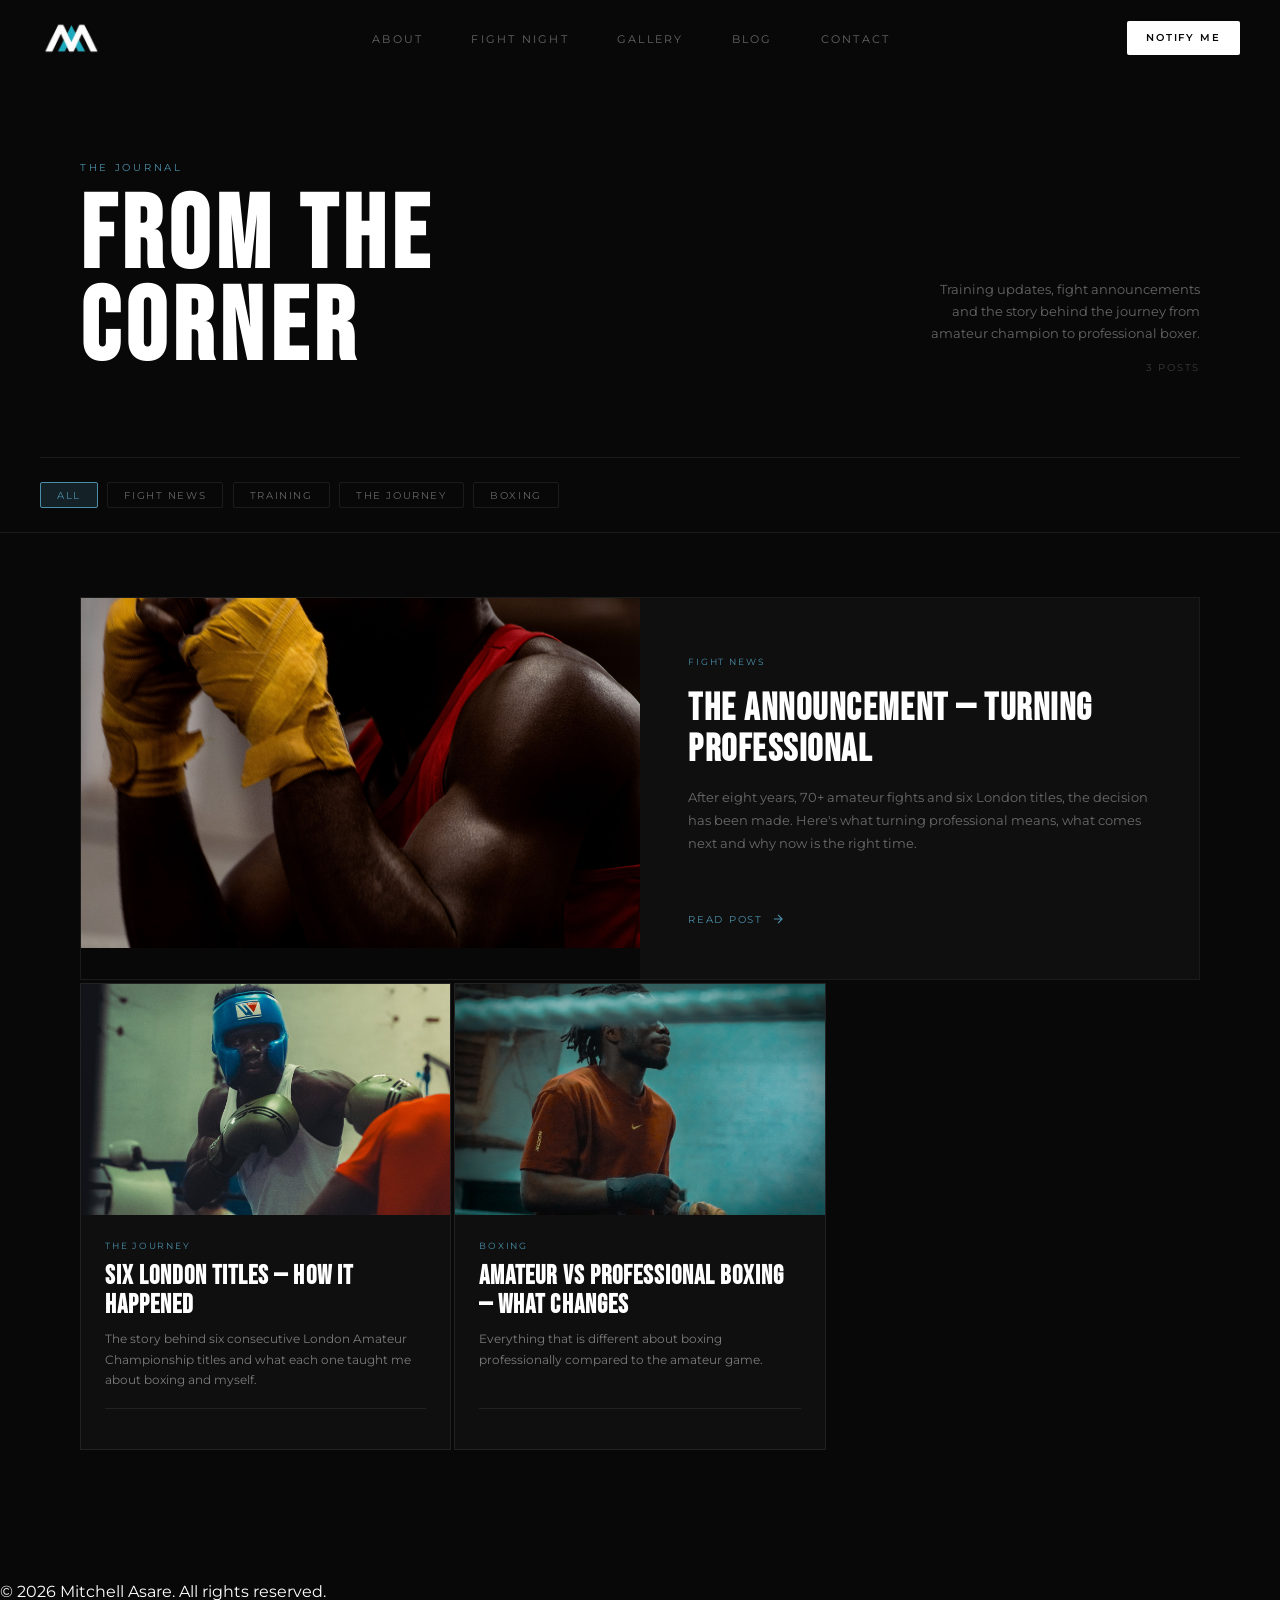
==== commit abc86052: "recent" ====
--- a/blog.html
+++ b/blog.html
@@ -127,7 +127,7 @@
          ═══════════════════════════════════════════════════════════ -->
 
     <!-- Featured post (make your most recent/important post the featured one) -->
-    <a href="posts/pro-debut-announcement.html" class="post-featured" data-category="fight">
+    <a href="#" class="post-featured" data-category="fight">
       <div class="post-featured-img-wrap">
         
           <img class="post-img" src="/assets/images/gallery/pics/7.jpeg" alt="Pro debut announcement" />
@@ -263,8 +263,8 @@
     <!-- End post grid -->
 
     <!-- Pagination -->
-    <div class="blog-pagination">
-      <a href="#" class="page-btn active">1</a>
+    <!-- <div class="blog-pagination">
+      <a href="#" class="page-btn active">1</a> -->
       <!-- <a href="#" class="page-btn">2</a>
       <a href="#" class="page-btn">
         <svg width="14" height="14" viewBox="0 0 24 24" fill="none" stroke="currentColor" stroke-width="2"><path d="M5 12h14M12 5l7 7-7 7"/></svg>
--- a/styles/nav.css
+++ b/styles/nav.css
@@ -383,4 +383,27 @@
     }
  
 
-
+.footer-bottom {
+  display: flex;
+  align-items: center;
+  justify-content: space-between;
+  padding-top: 1.5rem;
+  margin-top: 1.5rem;
+  border-top: 1px solid var(--border);
+}
+
+.footer-legal {
+  display: flex;
+  gap: 1.2rem;
+}
+
+.footer-legal a {
+  font-size: 0.58rem;
+  letter-spacing: 0.14em;
+  text-transform: uppercase;
+  color: rgba(255,255,255,0.2);
+  text-decoration: none;
+  transition: color 0.2s;
+}
+
+.footer-legal a:hover { color: var(--white); }
